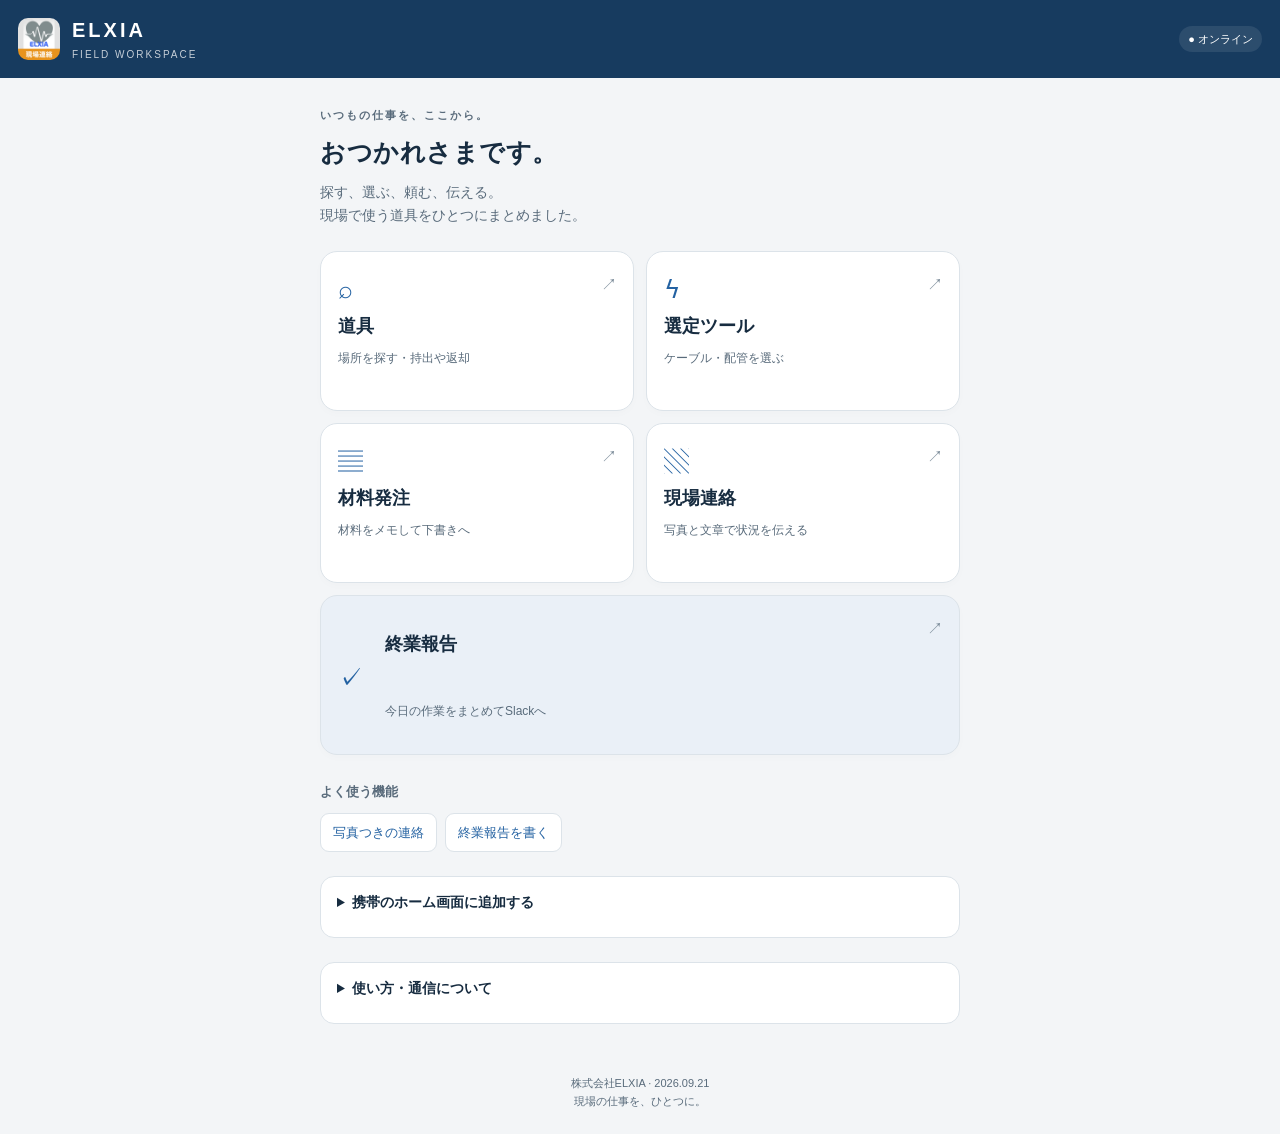
==== index.html @ 20e6ec51 "ELXIA共通ホームと現場アプリを公開" ====
<!doctype html><html lang="ja"><head><meta charset="utf-8"><meta name="viewport" content="width=device-width,initial-scale=1,viewport-fit=cover"><meta name="theme-color" content="#173b5f"><meta name="apple-mobile-web-app-capable" content="yes"><meta name="apple-mobile-web-app-title" content="ELXIA"><link rel="manifest" href="manifest.webmanifest"><link rel="apple-touch-icon" href="apple-touch-icon.png"><link rel="icon" href="icon-192.png"><link rel="stylesheet" href="theme.css"><title>ELXIA｜現場の仕事をひとつに</title></head><body data-page="home"><header class="home-head"><img src="icon-192.png" alt=""><div><strong>ELXIA</strong><small>FIELD WORKSPACE</small></div><span class="connection" id="connection"></span></header><main><div class="eyebrow">いつもの仕事を、ここから。</div><h1 class="page-title">おつかれさまです。</h1><p class="lead">探す、選ぶ、頼む、伝える。<br>現場で使う道具をひとつにまとめました。</p><div class="menu-grid"><a class="menu-card " data-app="dogu" href="https://script.google.com/macros/s/AKfycbwrZ1gICq0GGOBQge6Y12CDQxjRuVyu_7HEEHECUR1XkzvXKOeaTzT1ZFu1UTe-_Kdf/exec"><span class="symbol" aria-hidden="true">⌕</span><span class="arrow" aria-hidden="true">↗</span><strong>道具</strong><small>場所を探す・持出や返却</small></a><a class="menu-card " data-app="sentei" href="sentei.html"><span class="symbol" aria-hidden="true">ϟ</span><span class="arrow" aria-hidden="true">↗</span><strong>選定ツール</strong><small>ケーブル・配管を選ぶ</small></a><a class="menu-card " data-app="order" href="https://script.google.com/macros/s/AKfycbwNZuk83ep-k_eu7YOdIC4xVYF3lq9U3nwa_cdipgo2YtfaGgfmj4qcbfPf8TV1QJMkOA/exec"><span class="symbol" aria-hidden="true">▤</span><span class="arrow" aria-hidden="true">↗</span><strong>材料発注</strong><small>材料をメモして下書きへ</small></a><a class="menu-card " data-app="renraku" href="renraku.html"><span class="symbol" aria-hidden="true">▧</span><span class="arrow" aria-hidden="true">↗</span><strong>現場連絡</strong><small>写真と文章で状況を伝える</small></a><a class="menu-card wide" data-app="report" href="report.html"><span class="symbol" aria-hidden="true">✓</span><span class="arrow" aria-hidden="true">↗</span><strong>終業報告</strong><small>今日の作業をまとめてSlackへ</small></a></div><h2 class="section-label">よく使う機能</h2><div class="quick" id="recent"><a href="renraku.html#home">写真つきの連絡</a><a href="report.html">終業報告を書く</a></div><details class="help" id="install"><summary>携帯のホーム画面に追加する</summary><ol><li>iPhoneはSafariでこのページを開きます。</li><li>共有ボタンから「ホーム画面に追加」を選びます。</li><li>名前を「ELXIA」にして追加します。</li></ol><p>AndroidはChromeのメニューから「ホーム画面に追加」。以後はELXIAのアイコンひとつで使えます。</p></details><details class="help"><summary>使い方・通信について</summary><p>道具と材料発注は連携画面が開きます。材料発注には今までのGoogleログインが必要です。戻るときは画面の「ホーム」または「完了」を押してください。</p><p>一度読み込んだ選定・現場連絡の文章作成は、電波がないときも使えます。Slackへの投稿、材料発注、道具の読込・報告は通信できる場所で行ってください。</p><p>終業報告は選択式で入力し、確認後にSlackへ投稿します。現場連絡の作成記録は送信完了の証明ではありません。</p></details></main><footer class="footer">株式会社ELXIA · 2026.09.21<br>現場の仕事を、ひとつに。</footer><script src="logic.js"></script><script src="common.js"></script></body></html>
---- theme.css ----
/* ELXIA HOME 2026.09.21 */
:root{--brand:#173b5f;--brand2:#2462a2;--navy:#173b5f;--org:#dda64c;--org2:#2462a2;--bg:#f3f5f7;--ink:#172c40;--sub:#596b7b;--line:#dce3e9;--card:#fff}
*{box-sizing:border-box}html{color-scheme:light}body{margin:0;background:var(--bg);color:var(--ink);font-family:-apple-system,BlinkMacSystemFont,'Hiragino Sans',sans-serif;font-size:16px;line-height:1.65;-webkit-text-size-adjust:100%}button,input,select,textarea{font:inherit}button,a,input,select,textarea{-webkit-tap-highlight-color:transparent}button,a{touch-action:manipulation}button{cursor:pointer}a{color:var(--brand2)}button:focus-visible,a:focus-visible{outline:3px solid #dfa73f;outline-offset:3px}button:disabled{opacity:.55}button,input,select{min-height:44px}input,select,textarea{font-size:16px!important}textarea{resize:vertical}header{background:var(--brand)!important;color:white!important}header h1{font-size:17px!important}main{max-width:680px;margin:0 auto;padding:20px 16px}.card{border:1px solid var(--line);border-radius:16px;box-shadow:0 2px 5px #173b5f05}.elxia-bar{background:var(--brand);color:white;display:flex;align-items:center;justify-content:space-between;padding:calc(8px + env(safe-area-inset-top)) 16px 8px;font-size:13px;gap:12px}.elxia-bar a{color:white;text-decoration:none;display:inline-flex;align-items:center;min-height:36px;gap:6px}.elxia-bar b{letter-spacing:2px}.elxia-bar+.elxia-status{padding:4px 16px;background:#fff3db;color:#66420b;font-size:12px}.elxia-status[hidden]{display:none}.elxia-home-link{font-weight:700}.page-title{font-size:25px;letter-spacing:.02em;margin:8px 0}.eyebrow{font-size:11px;font-weight:700;letter-spacing:2px;color:var(--sub)}.lead{font-size:14px;color:var(--sub);margin:6px 0 24px}.home-head{padding:14px 18px;display:flex;align-items:center;gap:12px}.home-head img{width:42px;height:42px;border-radius:10px}.home-head strong{font-size:20px;letter-spacing:3px}.home-head small{display:block;font-size:10px;letter-spacing:2px;opacity:.75}.connection{margin-left:auto;font-size:11px;background:#ffffff17;padding:4px 9px;border-radius:20px}.menu-grid{display:grid;grid-template-columns:1fr 1fr;gap:12px}.menu-card{position:relative;display:flex;flex-direction:column;gap:7px;background:white;border:1px solid var(--line);border-radius:17px;padding:17px;text-decoration:none;color:var(--ink);min-height:150px;box-shadow:0 3px 8px #173b5f04}.menu-card:hover{border-color:#7f9db9}.menu-card strong{font-size:18px}.menu-card small{font-size:12px;color:var(--sub);line-height:1.5}.menu-card .symbol{font-size:25px;color:var(--brand2);height:36px}.menu-card .arrow{position:absolute;right:16px;top:20px;color:#7b8b99}.wide{grid-column:1/-1;min-height:100px;display:grid;grid-template-columns:40px 1fr;align-items:center;background:#eaf0f7}.wide .symbol{grid-row:1/3}.wide strong,.wide small{grid-column:2}.section-label{font-size:13px;margin:26px 0 10px;color:var(--sub)}.quick{display:flex;gap:8px;flex-wrap:wrap}.quick a{background:white;border:1px solid var(--line);padding:8px 12px;border-radius:9px;text-decoration:none;font-size:13px}.help{margin-top:24px;padding:14px 16px;border:1px solid var(--line);border-radius:14px;background:#fff}.help summary{cursor:pointer;font-size:14px;font-weight:700;min-height:32px}.help p,.help li{font-size:13px;color:var(--sub)}.help ol{padding-left:22px}.footer{color:var(--sub);font-size:11px;text-align:center;padding:22px 10px calc(24px + env(safe-area-inset-bottom))}.tile{border:1px solid var(--line)!important;border-radius:16px!important;box-shadow:none!important;color:var(--ink)!important}.tile .ic{font-size:25px!important}.btn:not(.sub),.link-btn,.submit-bar button{background:var(--brand2)!important}.elxia-form{background:white;border:1px solid var(--line);border-radius:16px;padding:16px;margin:14px 0}.elxia-form label{display:block;font-size:13px;font-weight:700;margin:14px 0 5px}.elxia-form input,.elxia-form textarea{width:100%;border:1px solid #bccad6;border-radius:10px;padding:11px;background:white;color:var(--ink)}.elxia-form textarea{min-height:80px}.row-pair{display:grid;grid-template-columns:1fr 1fr;gap:12px}.primary,.secondary{display:block;width:100%;border-radius:12px;padding:13px;margin:12px 0;text-align:center;text-decoration:none;font-weight:700;font-size:16px}.primary{background:var(--brand2);color:white;border:1px solid var(--brand2)}.secondary{background:white;color:var(--brand);border:1px solid var(--line)}.note{font-size:12px;color:var(--sub)}#notice{font-size:13px;color:#7b351b}#preview{width:100%;min-height:220px;padding:12px;border:1px solid var(--line);border-radius:12px;font-size:16px}.save-state{font-size:12px;color:var(--sub)}@media(min-width:700px){main{padding:28px 20px}.menu-card{min-height:160px}}@media(max-width:350px){.menu-card{padding:12px}.menu-card strong{font-size:16px}.connection{font-size:10px}.row-pair{grid-template-columns:1fr}}
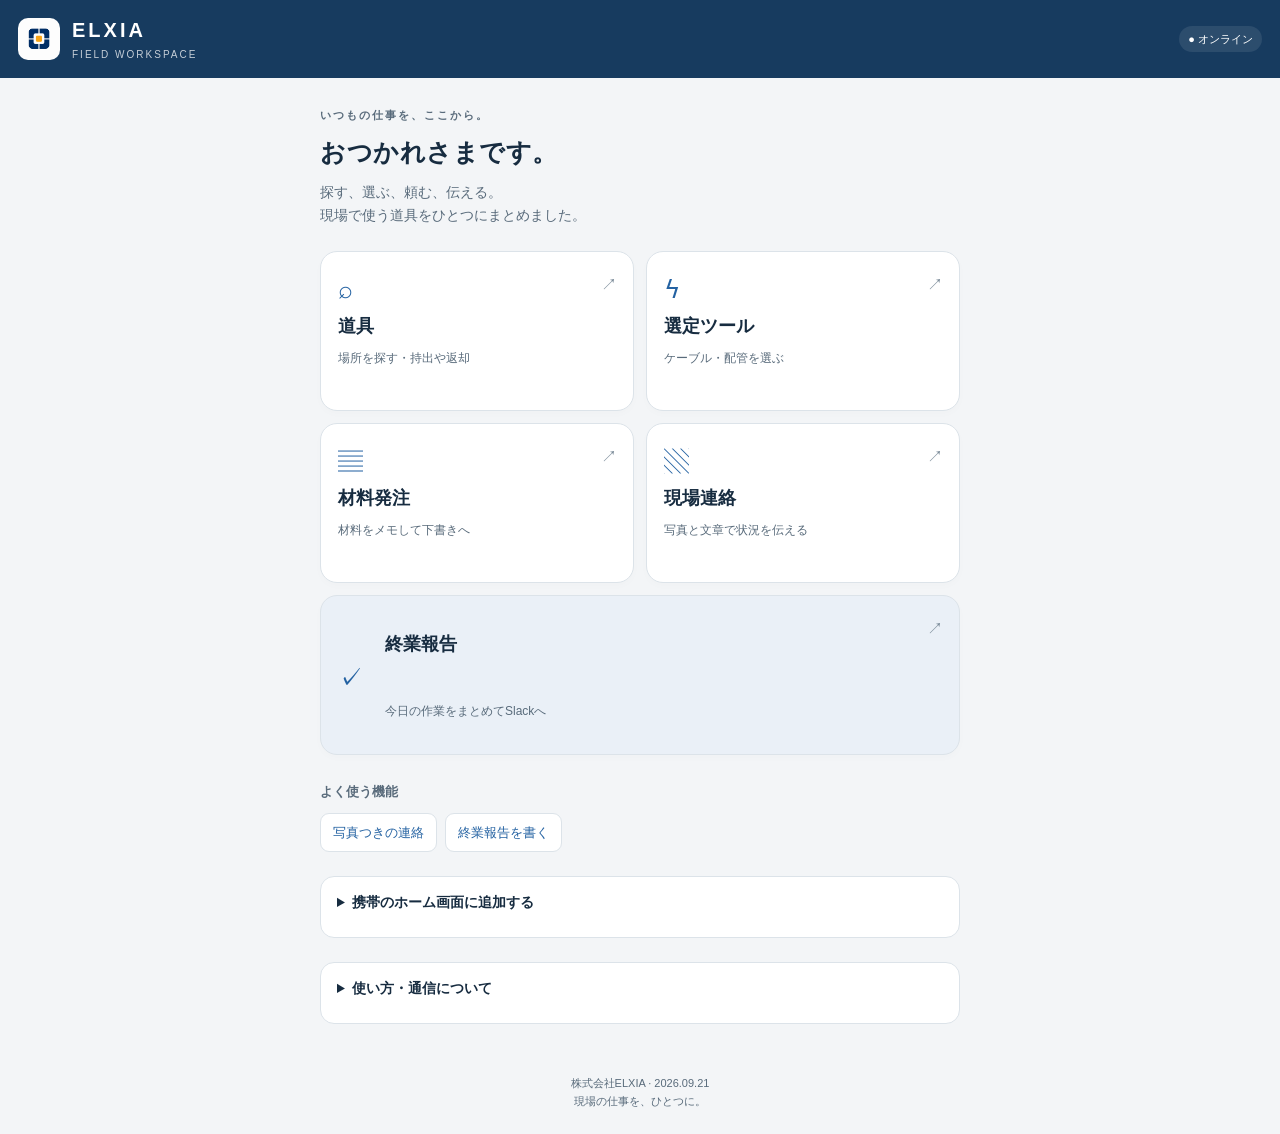
==== commit 8eece011: "ELXIAマークにアプリアイコンとホームのロゴを変更" ====
--- a/index.html
+++ b/index.html
@@ -1 +1 @@
-<!doctype html><html lang="ja"><head><meta charset="utf-8"><meta name="viewport" content="width=device-width,initial-scale=1,viewport-fit=cover"><meta name="theme-color" content="#173b5f"><meta name="apple-mobile-web-app-capable" content="yes"><meta name="apple-mobile-web-app-title" content="ELXIA"><link rel="manifest" href="manifest.webmanifest"><link rel="apple-touch-icon" href="apple-touch-icon.png"><link rel="icon" href="icon-192.png"><link rel="stylesheet" href="theme.css"><title>ELXIA｜現場の仕事をひとつに</title></head><body data-page="home"><header class="home-head"><img src="icon-192.png" alt=""><div><strong>ELXIA</strong><small>FIELD WORKSPACE</small></div><span class="connection" id="connection"></span></header><main><div class="eyebrow">いつもの仕事を、ここから。</div><h1 class="page-title">おつかれさまです。</h1><p class="lead">探す、選ぶ、頼む、伝える。<br>現場で使う道具をひとつにまとめました。</p><div class="menu-grid"><a class="menu-card " data-app="dogu" href="https://script.google.com/macros/s/AKfycbwrZ1gICq0GGOBQge6Y12CDQxjRuVyu_7HEEHECUR1XkzvXKOeaTzT1ZFu1UTe-_Kdf/exec"><span class="symbol" aria-hidden="true">⌕</span><span class="arrow" aria-hidden="true">↗</span><strong>道具</strong><small>場所を探す・持出や返却</small></a><a class="menu-card " data-app="sentei" href="sentei.html"><span class="symbol" aria-hidden="true">ϟ</span><span class="arrow" aria-hidden="true">↗</span><strong>選定ツール</strong><small>ケーブル・配管を選ぶ</small></a><a class="menu-card " data-app="order" href="https://script.google.com/macros/s/AKfycbwNZuk83ep-k_eu7YOdIC4xVYF3lq9U3nwa_cdipgo2YtfaGgfmj4qcbfPf8TV1QJMkOA/exec"><span class="symbol" aria-hidden="true">▤</span><span class="arrow" aria-hidden="true">↗</span><strong>材料発注</strong><small>材料をメモして下書きへ</small></a><a class="menu-card " data-app="renraku" href="renraku.html"><span class="symbol" aria-hidden="true">▧</span><span class="arrow" aria-hidden="true">↗</span><strong>現場連絡</strong><small>写真と文章で状況を伝える</small></a><a class="menu-card wide" data-app="report" href="report.html"><span class="symbol" aria-hidden="true">✓</span><span class="arrow" aria-hidden="true">↗</span><strong>終業報告</strong><small>今日の作業をまとめてSlackへ</small></a></div><h2 class="section-label">よく使う機能</h2><div class="quick" id="recent"><a href="renraku.html#home">写真つきの連絡</a><a href="report.html">終業報告を書く</a></div><details class="help" id="install"><summary>携帯のホーム画面に追加する</summary><ol><li>iPhoneはSafariでこのページを開きます。</li><li>共有ボタンから「ホーム画面に追加」を選びます。</li><li>名前を「ELXIA」にして追加します。</li></ol><p>AndroidはChromeのメニューから「ホーム画面に追加」。以後はELXIAのアイコンひとつで使えます。</p></details><details class="help"><summary>使い方・通信について</summary><p>道具と材料発注は連携画面が開きます。材料発注には今までのGoogleログインが必要です。戻るときは画面の「ホーム」または「完了」を押してください。</p><p>一度読み込んだ選定・現場連絡の文章作成は、電波がないときも使えます。Slackへの投稿、材料発注、道具の読込・報告は通信できる場所で行ってください。</p><p>終業報告は選択式で入力し、確認後にSlackへ投稿します。現場連絡の作成記録は送信完了の証明ではありません。</p></details></main><footer class="footer">株式会社ELXIA · 2026.09.21<br>現場の仕事を、ひとつに。</footer><script src="logic.js"></script><script src="common.js"></script></body></html>+<!doctype html><html lang="ja"><head><meta charset="utf-8"><meta name="viewport" content="width=device-width,initial-scale=1,viewport-fit=cover"><meta name="theme-color" content="#173b5f"><meta name="apple-mobile-web-app-capable" content="yes"><meta name="apple-mobile-web-app-title" content="ELXIA"><link rel="manifest" href="manifest.webmanifest"><link rel="apple-touch-icon" href="elxia-mark.png"><link rel="icon" href="elxia-mark.png"><link rel="stylesheet" href="theme.css"><title>ELXIA｜現場の仕事をひとつに</title></head><body data-page="home"><header class="home-head"><img src="elxia-mark.png" alt=""><div><strong>ELXIA</strong><small>FIELD WORKSPACE</small></div><span class="connection" id="connection"></span></header><main><div class="eyebrow">いつもの仕事を、ここから。</div><h1 class="page-title">おつかれさまです。</h1><p class="lead">探す、選ぶ、頼む、伝える。<br>現場で使う道具をひとつにまとめました。</p><div class="menu-grid"><a class="menu-card " data-app="dogu" href="https://script.google.com/macros/s/AKfycbwrZ1gICq0GGOBQge6Y12CDQxjRuVyu_7HEEHECUR1XkzvXKOeaTzT1ZFu1UTe-_Kdf/exec"><span class="symbol" aria-hidden="true">⌕</span><span class="arrow" aria-hidden="true">↗</span><strong>道具</strong><small>場所を探す・持出や返却</small></a><a class="menu-card " data-app="sentei" href="sentei.html"><span class="symbol" aria-hidden="true">ϟ</span><span class="arrow" aria-hidden="true">↗</span><strong>選定ツール</strong><small>ケーブル・配管を選ぶ</small></a><a class="menu-card " data-app="order" href="https://script.google.com/macros/s/AKfycbwNZuk83ep-k_eu7YOdIC4xVYF3lq9U3nwa_cdipgo2YtfaGgfmj4qcbfPf8TV1QJMkOA/exec"><span class="symbol" aria-hidden="true">▤</span><span class="arrow" aria-hidden="true">↗</span><strong>材料発注</strong><small>材料をメモして下書きへ</small></a><a class="menu-card " data-app="renraku" href="renraku.html"><span class="symbol" aria-hidden="true">▧</span><span class="arrow" aria-hidden="true">↗</span><strong>現場連絡</strong><small>写真と文章で状況を伝える</small></a><a class="menu-card wide" data-app="report" href="report.html"><span class="symbol" aria-hidden="true">✓</span><span class="arrow" aria-hidden="true">↗</span><strong>終業報告</strong><small>今日の作業をまとめてSlackへ</small></a></div><h2 class="section-label">よく使う機能</h2><div class="quick" id="recent"><a href="renraku.html#home">写真つきの連絡</a><a href="report.html">終業報告を書く</a></div><details class="help" id="install"><summary>携帯のホーム画面に追加する</summary><ol><li>iPhoneはSafariでこのページを開きます。</li><li>共有ボタンから「ホーム画面に追加」を選びます。</li><li>名前を「ELXIA」にして追加します。</li></ol><p>AndroidはChromeのメニューから「ホーム画面に追加」。以後はELXIAのアイコンひとつで使えます。</p></details><details class="help"><summary>使い方・通信について</summary><p>道具と材料発注は連携画面が開きます。材料発注には今までのGoogleログインが必要です。戻るときは画面の「ホーム」または「完了」を押してください。</p><p>一度読み込んだ選定・現場連絡の文章作成は、電波がないときも使えます。Slackへの投稿、材料発注、道具の読込・報告は通信できる場所で行ってください。</p><p>終業報告は選択式で入力し、確認後にSlackへ投稿します。現場連絡の作成記録は送信完了の証明ではありません。</p></details></main><footer class="footer">株式会社ELXIA · 2026.09.21<br>現場の仕事を、ひとつに。</footer><script src="logic.js"></script><script src="common.js"></script></body></html>
